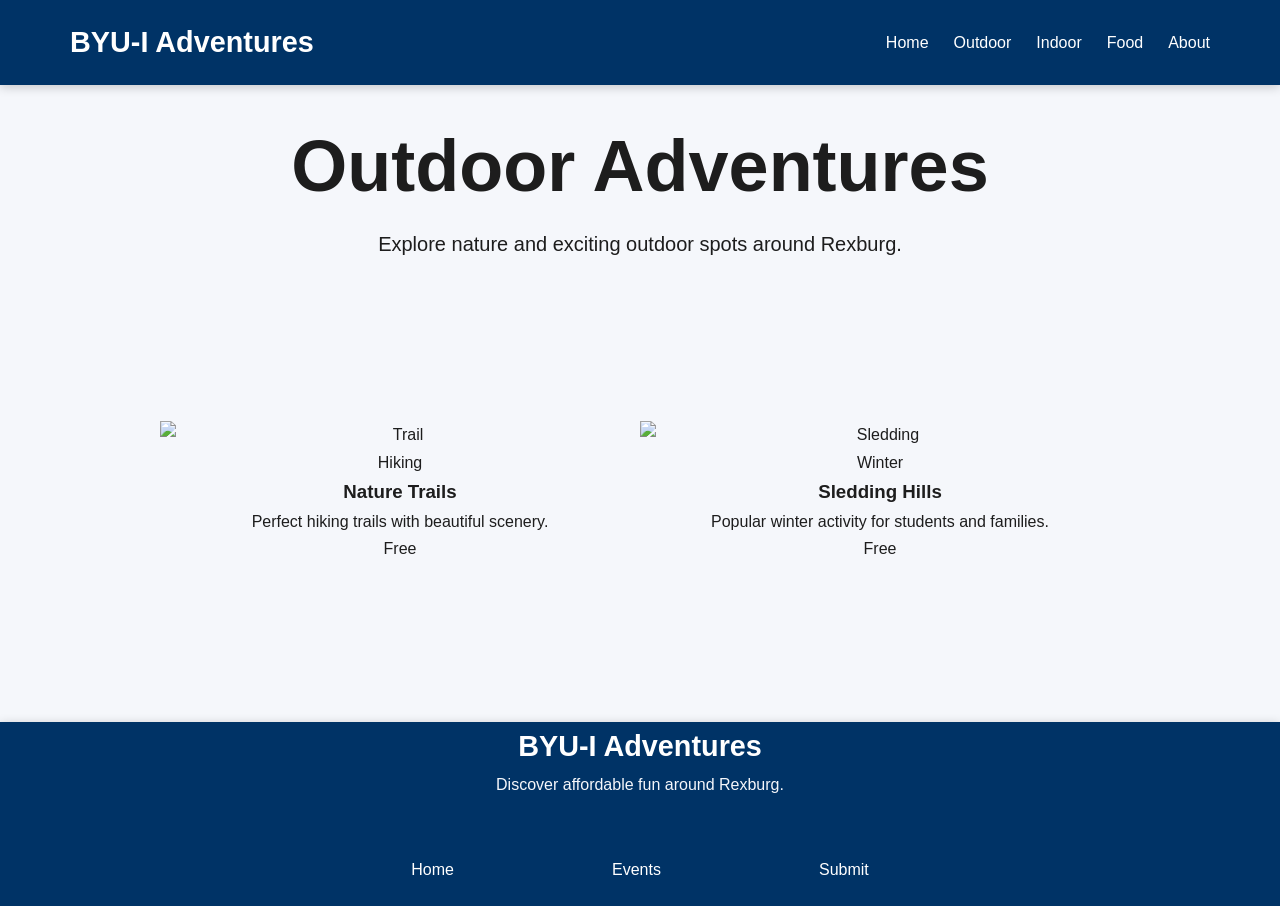
==== index.html @ 275be6b0 "Update index.html for outdoor activities theme" ====
<!DOCTYPE html>
<html lang="en">
<head>
  <meta charset="UTF-8">
  <meta name="viewport" content="width=device-width, initial-scale=1.0">
  <title>Outdoor Activities</title>
  <link rel="stylesheet" href="styles/styles.css">
</head>
<body>

  <header>
    <nav class="navbar">
      <h1 class="logo">BYU-I Adventures</h1>

      <ul class="nav-links">
        <li><a href="index.html">Home</a></li>
        <li><a href="subsites/outdoor.html">Outdoor</a></li>
        <li><a href="subsites/indoor.html">Indoor</a></li>
        <li><a href="subsites/food.html">Food</a></li>
        <li><a href="subsites/about.html">About</a></li>
      </ul>
    </nav>
  </header>

  <section class="section">
    <div class="section-title">
      <h2>Outdoor Adventures</h2>
      <p>Explore nature and exciting outdoor spots around Rexburg.</p>
    </div>

    <div class="card-grid">

      <div class="activity-card">
        <img src="images/trail.jpg" alt="Trail">

        <div class="card-info">
          <span class="tag">Hiking</span>
          <h3>Nature Trails</h3>
          <p>Perfect hiking trails with beautiful scenery.</p>
          <div class="price">Free</div>
        </div>
      </div>

      <div class="activity-card">
        <img src="images/sledding.jpg" alt="Sledding">

        <div class="card-info">
          <span class="tag">Winter</span>
          <h3>Sledding Hills</h3>
          <p>Popular winter activity for students and families.</p>
          <div class="price">Free</div>
        </div>
      </div>

    </div>
  </section>
  <footer>

    <div class="footer-content">

      <h3 class="footer-logo">BYU-I Adventures</h3>

      <p>Discover affordable fun around Rexburg.</p>

      <div class="footer-links">
        <a href="../index.html">Home</a>
        <a href="events.html">Events</a>
        <a href="submit.html">Submit</a>
      </div>

    </div>

  </footer>
</body>
</html>
---- styles/styles.css ----
/* =========================
   RESET
========================= */

* {
  margin: 0;
  padding: 0;
  box-sizing: border-box;
}

:root {
  --primary: #003366;
  --secondary: #00509d;
  --accent: #ffd60a;
  --light: #f5f7fb;
  --dark: #1d1d1d;
  --white: #ffffff;
  --shadow: 0 8px 20px rgba(0,0,0,0.1);
}

body {
  font-family: 'Poppins', sans-serif;
  background: var(--light);
  color: var(--dark);
  line-height: 1.7;
}

img {
  width: 100%;
  display: block;
}

/* =========================
   NAVBAR
========================= */

header {
  background: var(--primary);
  position: sticky;
  top: 0;
  z-index: 1000;
  box-shadow: 0 2px 10px rgba(0,0,0,0.2);
}

.navbar {
  max-width: 1200px;
  margin: auto;
  padding: 18px 30px;
  display: flex;
  justify-content: space-between;
  align-items: center;
}

.logo {
  color: var(--white);
  font-size: 1.8rem;
  font-weight: 700;
  transition: 0.5s;
  text-decoration: none;
}

.logo:hover {
   transform: scale(1.1);
   color: var(--accent);
}

.nav-links {
  display: flex;
  list-style: none;
  gap: 25px;
  align-items: center;
}

.nav-links a {
  color: white;
  text-decoration: none;
  font-weight: 500;
  transition: 0.3s;
}

.nav-links a:hover {
  color: var(--accent);
}

.nav-btn {
  background: var(--accent);
}


/* rest of the styling code */

.section-title {
  margin: 20px;
}

h2 {
  text-align: center;
  font-size: 4.5em;
}

.section-title p {
  text-align: center;
  font-size: 1.25em;
}

.card-grid {
  display: grid;
  grid-template-columns: 1fr 1fr;
  justify-content: space-around;
  padding: 2.5%;
  margin: 10%;
}

.activity-card {
  text-align: center;
  
}

.card-info h3, .card-info p, .card-info div {
  text-align: center;
}


/* footer CSS */

.footer-content {
  display: grid;
  grid-template-columns: repeat(5, 1fr);
}

.footer-logo {
  color: var(--white);
  font-size: 1.8rem;
  transition: 0.5s;
  text-align: center;
  grid-column: 3/4;
  grid-row: 1/2;
}

.footer-logo:hover {
   color: var(--accent);
}

footer {
  background: var(--primary);
  z-index: 1000;
  box-shadow: 0 2px 10px rgba(0,0,0,0.2);
}

footer p {
  color: var(--light);
  grid-column: 2/5;
  grid-row: 2/3;
  text-align: center;
}

.footer-links {
  grid-column: 2/5;
  grid-row: 4/5;
  text-align: center;
  margin: 7.5% 0 3% 0;
}

.footer-links a {
  color: white;
  text-decoration: none;
  transition: 0.3s;
  margin: 0 10%;
}

.footer-links a:hover {
  color: var(--accent);
}


/* submit form */
#activity-form {
  margin: 0 10% 5% 10%;
  display: flex;
  flex-direction: column;
  justify-content: space-between;
  padding: 1% 20%;
}

#activity-form label {
  padding-top: 20px;
}

#activity-form button {
  margin: 20px 0;
  background-color: var(--secondary);
  color: var(--white);
  border-radius: 5px;
  transition: 0.5s;
  padding: 10px 0;
}

#activity-form button:hover {
  background-color: var(--accent);
  color: var(--dark)
}
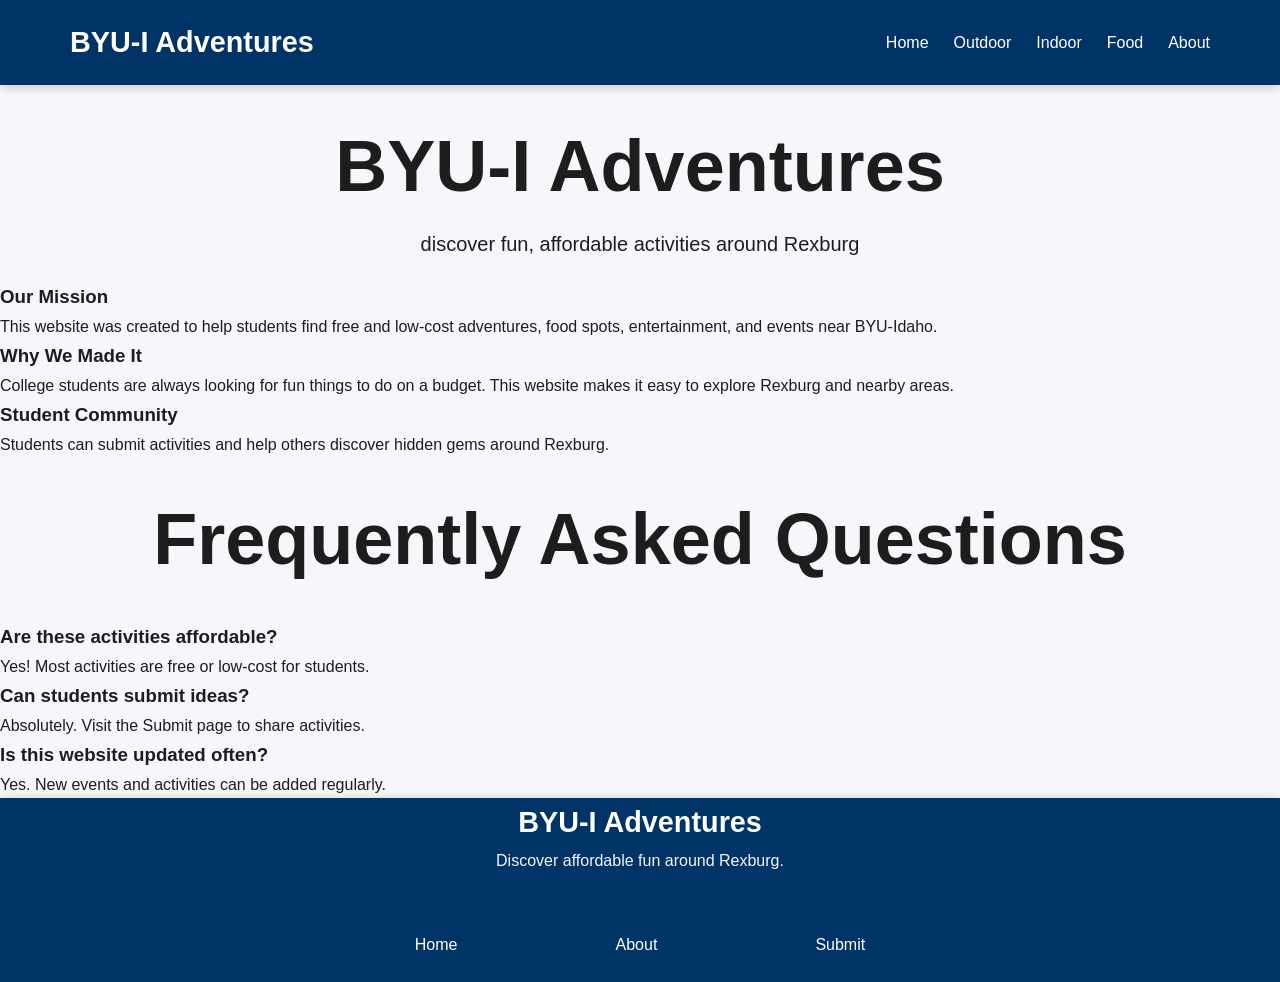
==== commit aa26b206: "Refactor index.html for improved structure and content Updated the header and footer structure, adde" ====
--- a/index.html
+++ b/index.html
@@ -8,68 +8,115 @@
 </head>
 <body>
 
-  <header>
+    <header>
     <nav class="navbar">
-      <h1 class="logo">BYU-I Adventures</h1>
+        <a href="index.html" class="logo"><h1 class="logo">BYU-I Adventures</h1></a>
 
-      <ul class="nav-links">
+        <ul class="nav-links">
         <li><a href="index.html">Home</a></li>
         <li><a href="subsites/outdoor.html">Outdoor</a></li>
         <li><a href="subsites/indoor.html">Indoor</a></li>
         <li><a href="subsites/food.html">Food</a></li>
         <li><a href="subsites/about.html">About</a></li>
-      </ul>
+        </ul>
     </nav>
-  </header>
+    </header>
 
-  <section class="section">
-    <div class="section-title">
-      <h2>Outdoor Adventures</h2>
-      <p>Explore nature and exciting outdoor spots around Rexburg.</p>
+<section class="section">
+  <div class="section-title">
+    <h2>BYU-I Adventures</h2>
+    <p>discover fun, affordable activities around Rexburg</p>
+  </div>
+
+  </div>
+</section>
+
+<div class="about-container">
+
+            <div class="about-card">
+                <h3>Our Mission</h3>
+
+                <p>
+                    This website was created to help students find
+                    free and low-cost adventures, food spots,
+                    entertainment, and events near BYU-Idaho.
+                </p>
+            </div>
+
+            <div class="about-card">
+                <h3>Why We Made It</h3>
+
+                <p>
+                    College students are always looking for fun things
+                    to do on a budget. This website makes it easy to
+                    explore Rexburg and nearby areas.
+                </p>
+            </div>
+
+            <div class="about-card">
+                <h3>Student Community</h3>
+
+                <p>
+                    Students can submit activities and help others
+                    discover hidden gems around Rexburg.
+                </p>
+            </div>
+
+        </div>
+
+    </section>
+
+    <section class="section faq-section">
+
+        <div class="section-title">
+            <h2>Frequently Asked Questions</h2>
+        </div>
+
+        <div class="faq">
+
+            <h3>Are these activities affordable?</h3>
+
+            <p>
+            Yes! Most activities are free or low-cost for students.
+            </p>
+
+        </div>
+
+        <div class="faq">
+
+            <h3>Can students submit ideas?</h3>
+
+            <p>
+            Absolutely. Visit the Submit page to share activities.
+            </p>
+
+        </div>
+
+        <div class="faq">
+
+            <h3>Is this website updated often?</h3>
+
+            <p>
+            Yes. New events and activities can be added regularly.
+            </p>
+
+        </div>
+
+<footer>
+  <div class="footer-content">
+
+    <h3 class="footer-logo">BYU-I Adventures</h3>
+
+    <p>Discover affordable fun around Rexburg.</p>
+
+    <div class="footer-links">
+      <a href="index.html">Home</a>
+      <a href="subsites/about.html">About</a>
+      <a href="subsites/submit.html">Submit</a>
     </div>
 
-    <div class="card-grid">
+  </div>
+</footer>
 
-      <div class="activity-card">
-        <img src="images/trail.jpg" alt="Trail">
-
-        <div class="card-info">
-          <span class="tag">Hiking</span>
-          <h3>Nature Trails</h3>
-          <p>Perfect hiking trails with beautiful scenery.</p>
-          <div class="price">Free</div>
-        </div>
-      </div>
-
-      <div class="activity-card">
-        <img src="images/sledding.jpg" alt="Sledding">
-
-        <div class="card-info">
-          <span class="tag">Winter</span>
-          <h3>Sledding Hills</h3>
-          <p>Popular winter activity for students and families.</p>
-          <div class="price">Free</div>
-        </div>
-      </div>
-
-    </div>
-  </section>
-  <footer>
-
-    <div class="footer-content">
-
-      <h3 class="footer-logo">BYU-I Adventures</h3>
-
-      <p>Discover affordable fun around Rexburg.</p>
-
-      <div class="footer-links">
-        <a href="../index.html">Home</a>
-        <a href="events.html">Events</a>
-        <a href="submit.html">Submit</a>
-      </div>
-
-    </div>
-
-  </footer>
 </body>
 </html>
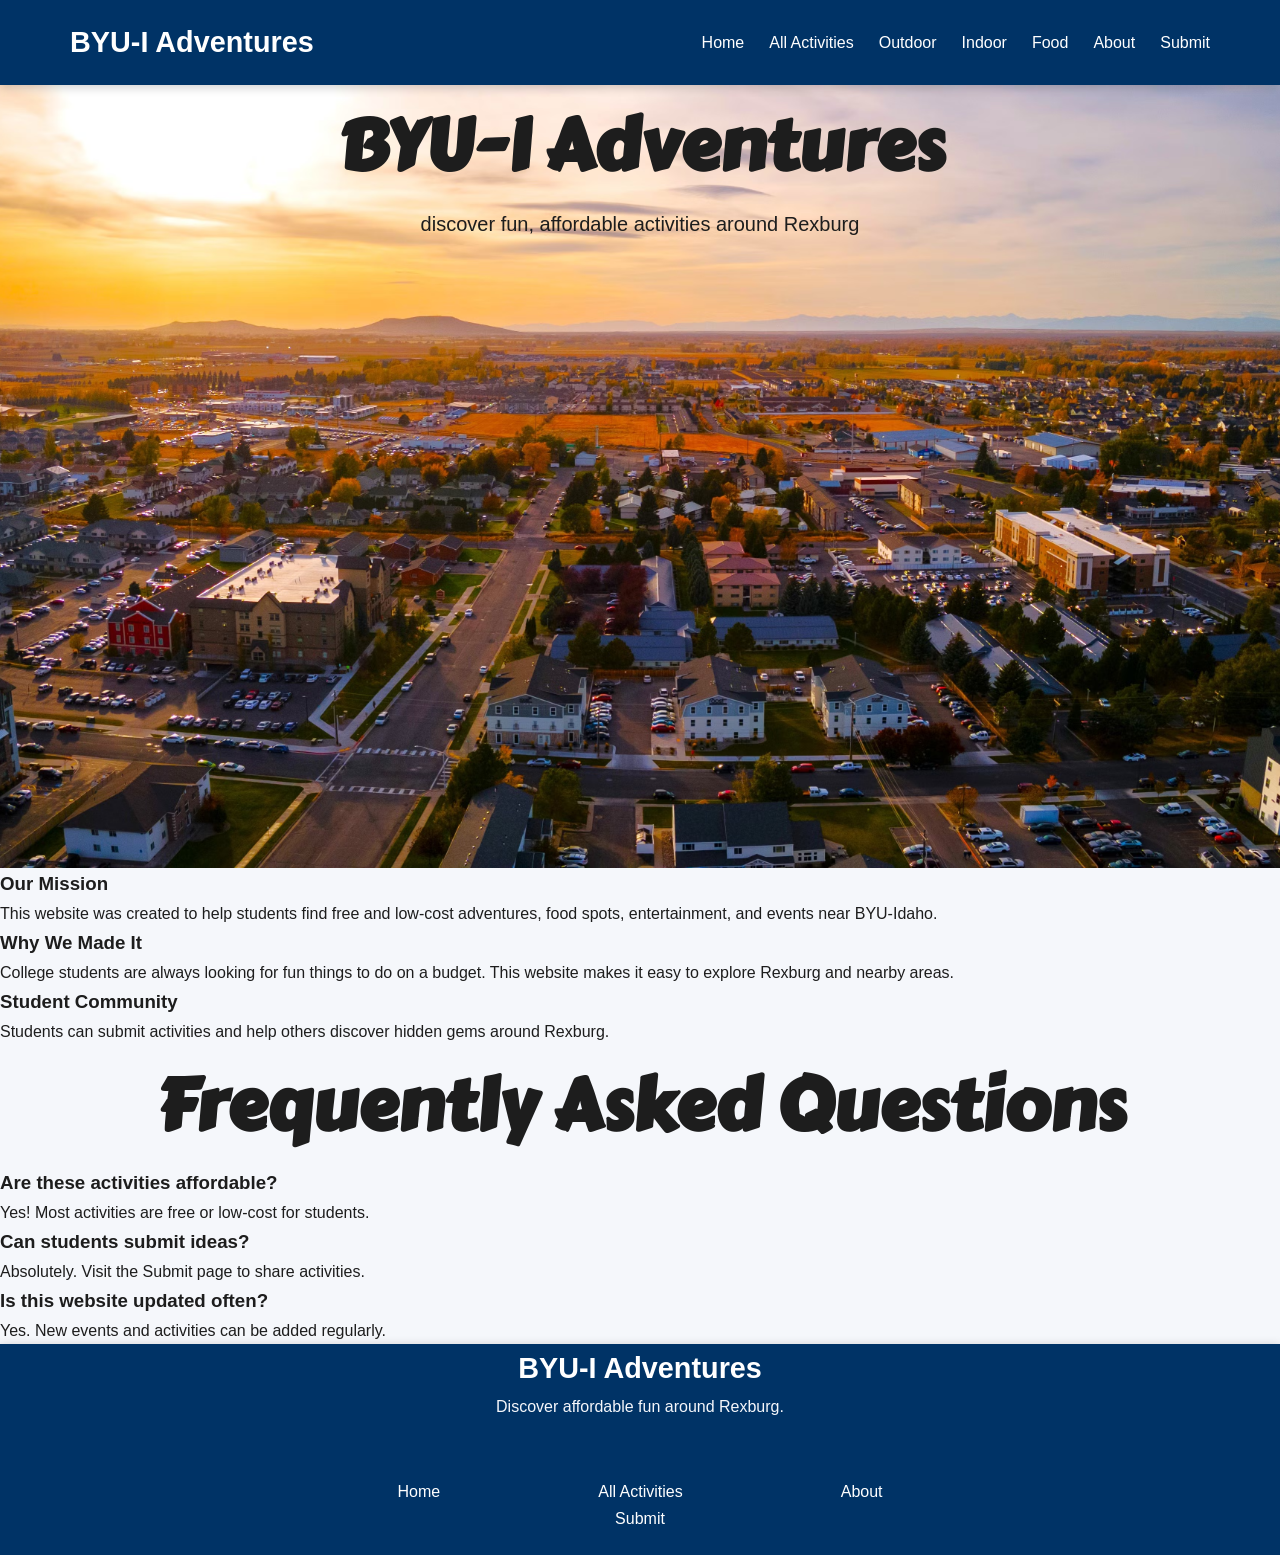
==== commit ea1ea433: "Add 'All Activities' and 'Submit' links to navigation" ====
--- a/index.html
+++ b/index.html
@@ -14,57 +14,52 @@
 
         <ul class="nav-links">
         <li><a href="index.html">Home</a></li>
+        <li><a href="subsites/activities.html">All Activities</a></li>
         <li><a href="subsites/outdoor.html">Outdoor</a></li>
         <li><a href="subsites/indoor.html">Indoor</a></li>
         <li><a href="subsites/food.html">Food</a></li>
         <li><a href="subsites/about.html">About</a></li>
+        <li><a href="subsites/submit.html">Submit</a></li>
         </ul>
     </nav>
     </header>
 
-<section class="section">
-  <div class="section-title">
-    <h2>BYU-I Adventures</h2>
-    <p>discover fun, affordable activities around Rexburg</p>
-  </div>
+    <section class="hero">
+        <div class="section-title">
+            <h2>BYU-I Adventures</h2>
+            <p>discover fun, affordable activities around Rexburg</p>
+        </div>
+    </section>
 
-  </div>
-</section>
+    <div class="about-container">
 
-<div class="about-container">
-
-            <div class="about-card">
-                <h3>Our Mission</h3>
-
-                <p>
-                    This website was created to help students find
-                    free and low-cost adventures, food spots,
-                    entertainment, and events near BYU-Idaho.
-                </p>
-            </div>
-
-            <div class="about-card">
-                <h3>Why We Made It</h3>
-
-                <p>
-                    College students are always looking for fun things
-                    to do on a budget. This website makes it easy to
-                    explore Rexburg and nearby areas.
-                </p>
-            </div>
-
-            <div class="about-card">
-                <h3>Student Community</h3>
-
-                <p>
-                    Students can submit activities and help others
-                    discover hidden gems around Rexburg.
-                </p>
-            </div>
-
+        <div class="about-card">
+            <h3>Our Mission</h3>
+            <p>
+                This website was created to help students find
+                free and low-cost adventures, food spots,
+                entertainment, and events near BYU-Idaho.
+            </p>
         </div>
 
-    </section>
+        <div class="about-card">
+            <h3>Why We Made It</h3>
+            <p>
+                College students are always looking for fun things
+                to do on a budget. This website makes it easy to
+                explore Rexburg and nearby areas.
+            </p>
+        </div>
+
+        <div class="about-card">
+            <h3>Student Community</h3>
+            <p>
+                Students can submit activities and help others
+                discover hidden gems around Rexburg.
+            </p>
+        </div>
+
+    </div>
 
     <section class="section faq-section">
 
@@ -73,50 +68,43 @@
         </div>
 
         <div class="faq">
-
             <h3>Are these activities affordable?</h3>
-
             <p>
             Yes! Most activities are free or low-cost for students.
             </p>
-
         </div>
 
         <div class="faq">
-
             <h3>Can students submit ideas?</h3>
-
             <p>
             Absolutely. Visit the Submit page to share activities.
             </p>
-
         </div>
 
         <div class="faq">
-
             <h3>Is this website updated often?</h3>
-
             <p>
             Yes. New events and activities can be added regularly.
             </p>
+        </div>
+    </section>
+
+    <footer>
+        <div class="footer-content">
+
+            <h3 class="footer-logo">BYU-I Adventures</h3>
+
+            <p>Discover affordable fun around Rexburg.</p>
+
+            <div class="footer-links">
+            <a href="index.html">Home</a>
+            <a href="subsites/activities.html">All Activities</a>
+            <a href="subsites/about.html">About</a>
+            <a href="subsites/submit.html">Submit</a>
+            </div>
 
         </div>
-
-<footer>
-  <div class="footer-content">
-
-    <h3 class="footer-logo">BYU-I Adventures</h3>
-
-    <p>Discover affordable fun around Rexburg.</p>
-
-    <div class="footer-links">
-      <a href="index.html">Home</a>
-      <a href="subsites/about.html">About</a>
-      <a href="subsites/submit.html">Submit</a>
-    </div>
-
-  </div>
-</footer>
+    </footer>
 
 </body>
 </html>
--- a/styles/styles.css
+++ b/styles/styles.css
@@ -1,3 +1,7 @@
+
+@import url('https://fonts.googleapis.com/css2?family=Rubik+Spray+Paint&display=swap');
+@import url('https://fonts.googleapis.com/css2?family=Carter+One&display=swap');
+
 /* =========================
    RESET
 ========================= */
@@ -89,13 +93,20 @@
 
 /* rest of the styling code */
 
-.section-title {
-  margin: 20px;
+.hero {
+  display: flex;
+  flex-direction: column;
+  background-image: url('../hero-img.png');
+  background-size: cover;
+  background-position: center;
+  height: 87vh;
+  width: 100%;
 }
 
 h2 {
   text-align: center;
   font-size: 4.5em;
+  font-family: 'Carter One';
 }
 
 .section-title p {
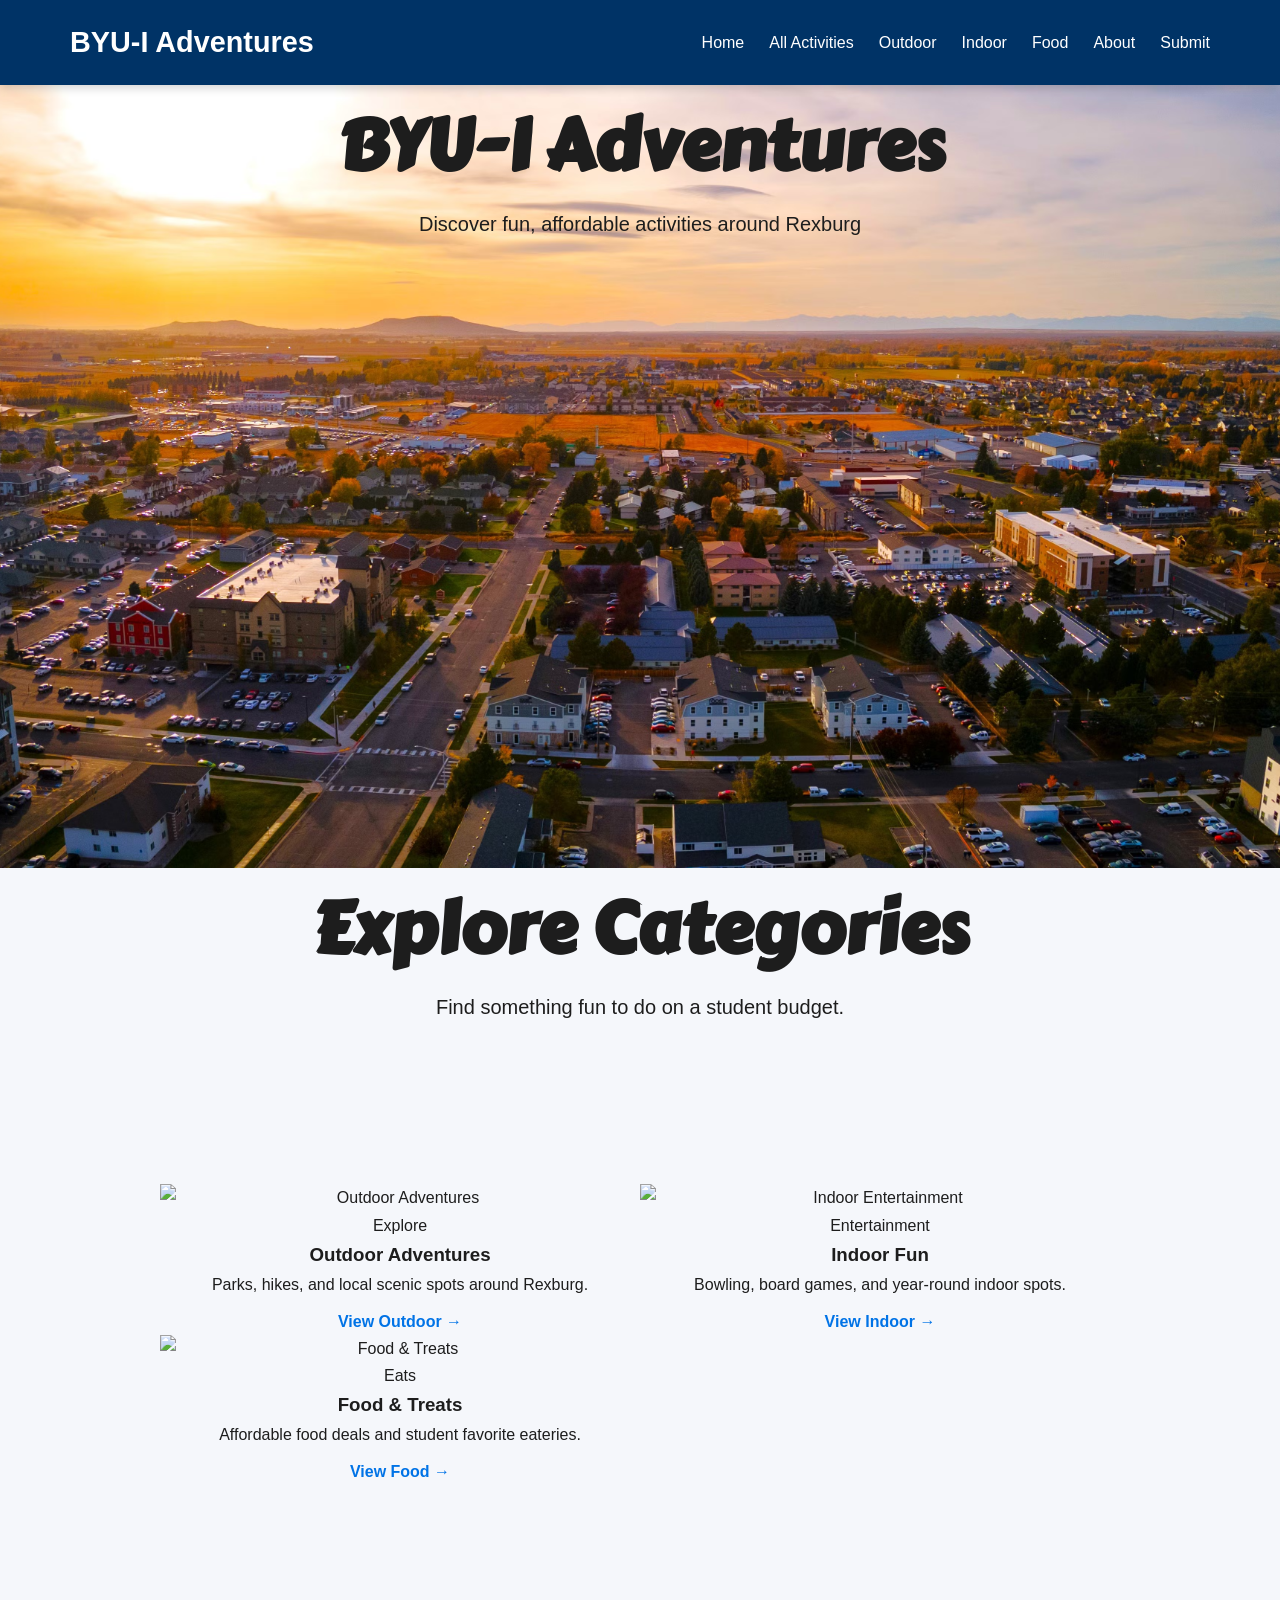
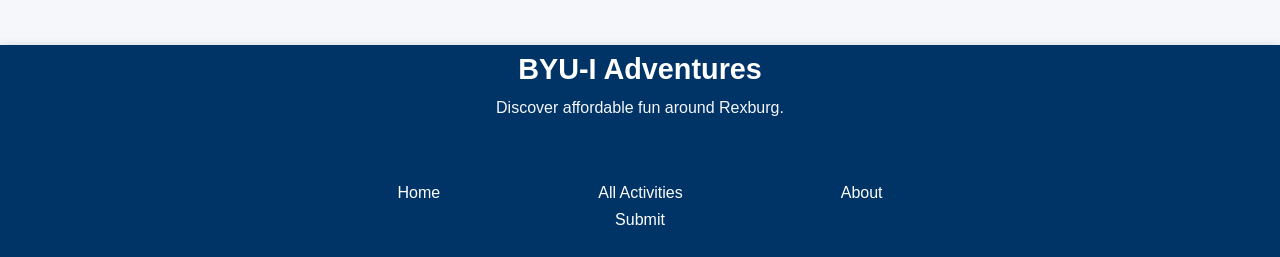
==== commit f52e540f: "Refactor index.html with updated title and sections Updated the title and improved the structure of " ====
--- a/index.html
+++ b/index.html
@@ -3,16 +3,18 @@
 <head>
   <meta charset="UTF-8">
   <meta name="viewport" content="width=device-width, initial-scale=1.0">
-  <title>Outdoor Activities</title>
+  <title>BYU-I Adventures | Home</title>
   <link rel="stylesheet" href="styles/styles.css">
 </head>
 <body>
 
-    <header>
+  <header>
     <nav class="navbar">
-        <a href="index.html" class="logo"><h1 class="logo">BYU-I Adventures</h1></a>
+      <a href="index.html" class="logo">
+        <h1 class="logo">BYU-I Adventures</h1>
+      </a>
 
-        <ul class="nav-links">
+      <ul class="nav-links">
         <li><a href="index.html">Home</a></li>
         <li><a href="subsites/activities.html">All Activities</a></li>
         <li><a href="subsites/outdoor.html">Outdoor</a></li>
@@ -20,91 +22,69 @@
         <li><a href="subsites/food.html">Food</a></li>
         <li><a href="subsites/about.html">About</a></li>
         <li><a href="subsites/submit.html">Submit</a></li>
-        </ul>
+      </ul>
     </nav>
-    </header>
+  </header>
 
-    <section class="hero">
-        <div class="section-title">
-            <h2>BYU-I Adventures</h2>
-            <p>discover fun, affordable activities around Rexburg</p>
-        </div>
-    </section>
+  <section class="hero">
+    <div class="section-title">
+      <h2>BYU-I Adventures</h2>
+      <p>Discover fun, affordable activities around Rexburg</p>
+    </div>
+  </section>
 
-    <div class="about-container">
-
-        <div class="about-card">
-            <h3>Our Mission</h3>
-            <p>
-                This website was created to help students find
-                free and low-cost adventures, food spots,
-                entertainment, and events near BYU-Idaho.
-            </p>
-        </div>
-
-        <div class="about-card">
-            <h3>Why We Made It</h3>
-            <p>
-                College students are always looking for fun things
-                to do on a budget. This website makes it easy to
-                explore Rexburg and nearby areas.
-            </p>
-        </div>
-
-        <div class="about-card">
-            <h3>Student Community</h3>
-            <p>
-                Students can submit activities and help others
-                discover hidden gems around Rexburg.
-            </p>
-        </div>
-
+  <section class="section">
+    <div class="section-title">
+      <h2>Explore Categories</h2>
+      <p>Find something fun to do on a student budget.</p>
     </div>
 
-    <section class="section faq-section">
+    <div class="card-grid">
+      <div class="activity-card">
+        <img src="https://t3.ftcdn.net/jpg/06/23/49/10/360_F_623491006_8THGbPv1rlNcxKeiF84yPl4MOlogx4mC.jpg" alt="Outdoor Adventures">
+        <div class="card-info">
+          <span class="tag">Explore</span>
+          <h3>Outdoor Adventures</h3>
+          <p>Parks, hikes, and local scenic spots around Rexburg.</p>
+          <a href="subsites/outdoor.html" style="display: inline-block; margin-top: 10px; font-weight: bold; color: #0073e6; text-decoration: none;">View Outdoor &rarr;</a>
+        </div>
+      </div>
 
-        <div class="section-title">
-            <h2>Frequently Asked Questions</h2>
+      <div class="activity-card">
+        <img src="https://s3-media0.fl.yelpcdn.com/bphoto/l4leTP8lkQAkiAYW6wPcpg/348s.jpg" alt="Indoor Entertainment">
+        <div class="card-info">
+          <span class="tag">Entertainment</span>
+          <h3>Indoor Fun</h3>
+          <p>Bowling, board games, and year-round indoor spots.</p>
+          <a href="subsites/indoor.html" style="display: inline-block; margin-top: 10px; font-weight: bold; color: #0073e6; text-decoration: none;">View Indoor &rarr;</a>
         </div>
+      </div>
 
-        <div class="faq">
-            <h3>Are these activities affordable?</h3>
-            <p>
-            Yes! Most activities are free or low-cost for students.
-            </p>
+      <div class="activity-card">
+        <img src="https://dynl.mktgcdn.com/p/bUXVfkING3tlDw_9Qjqn43X7lOEdhz52EPRXCmdAp5U/500x500" alt="Food & Treats">
+        <div class="card-info">
+          <span class="tag">Eats</span>
+          <h3>Food & Treats</h3>
+          <p>Affordable food deals and student favorite eateries.</p>
+          <a href="subsites/food.html" style="display: inline-block; margin-top: 10px; font-weight: bold; color: #0073e6; text-decoration: none;">View Food &rarr;</a>
         </div>
+      </div>
+    </div>
+  </section>
 
-        <div class="faq">
-            <h3>Can students submit ideas?</h3>
-            <p>
-            Absolutely. Visit the Submit page to share activities.
-            </p>
-        </div>
+  <footer>
+    <div class="footer-content">
+      <h3 class="footer-logo">BYU-I Adventures</h3>
+      <p>Discover affordable fun around Rexburg.</p>
 
-        <div class="faq">
-            <h3>Is this website updated often?</h3>
-            <p>
-            Yes. New events and activities can be added regularly.
-            </p>
-        </div>
-    </section>
-
-    <footer>
-        <div class="footer-content">
-
-            <h3 class="footer-logo">BYU-I Adventures</h3>
-
-            <p>Discover affordable fun around Rexburg.</p>
-
-            <div class="footer-links">
-            <a href="index.html">Home</a>
-            <a href="subsites/activities.html">All Activities</a>
-            <a href="subsites/about.html">About</a>
-            <a href="subsites/submit.html">Submit</a>
-            </div>
-
-        </div>
-    </footer>
+      <div class="footer-links">
+        <a href="index.html">Home</a>
+        <a href="subsites/activities.html">All Activities</a>
+        <a href="subsites/about.html">About</a>
+        <a href="subsites/submit.html">Submit</a>
+      </div>
+    </div>
+  </footer>
 
 </body>
 </html>
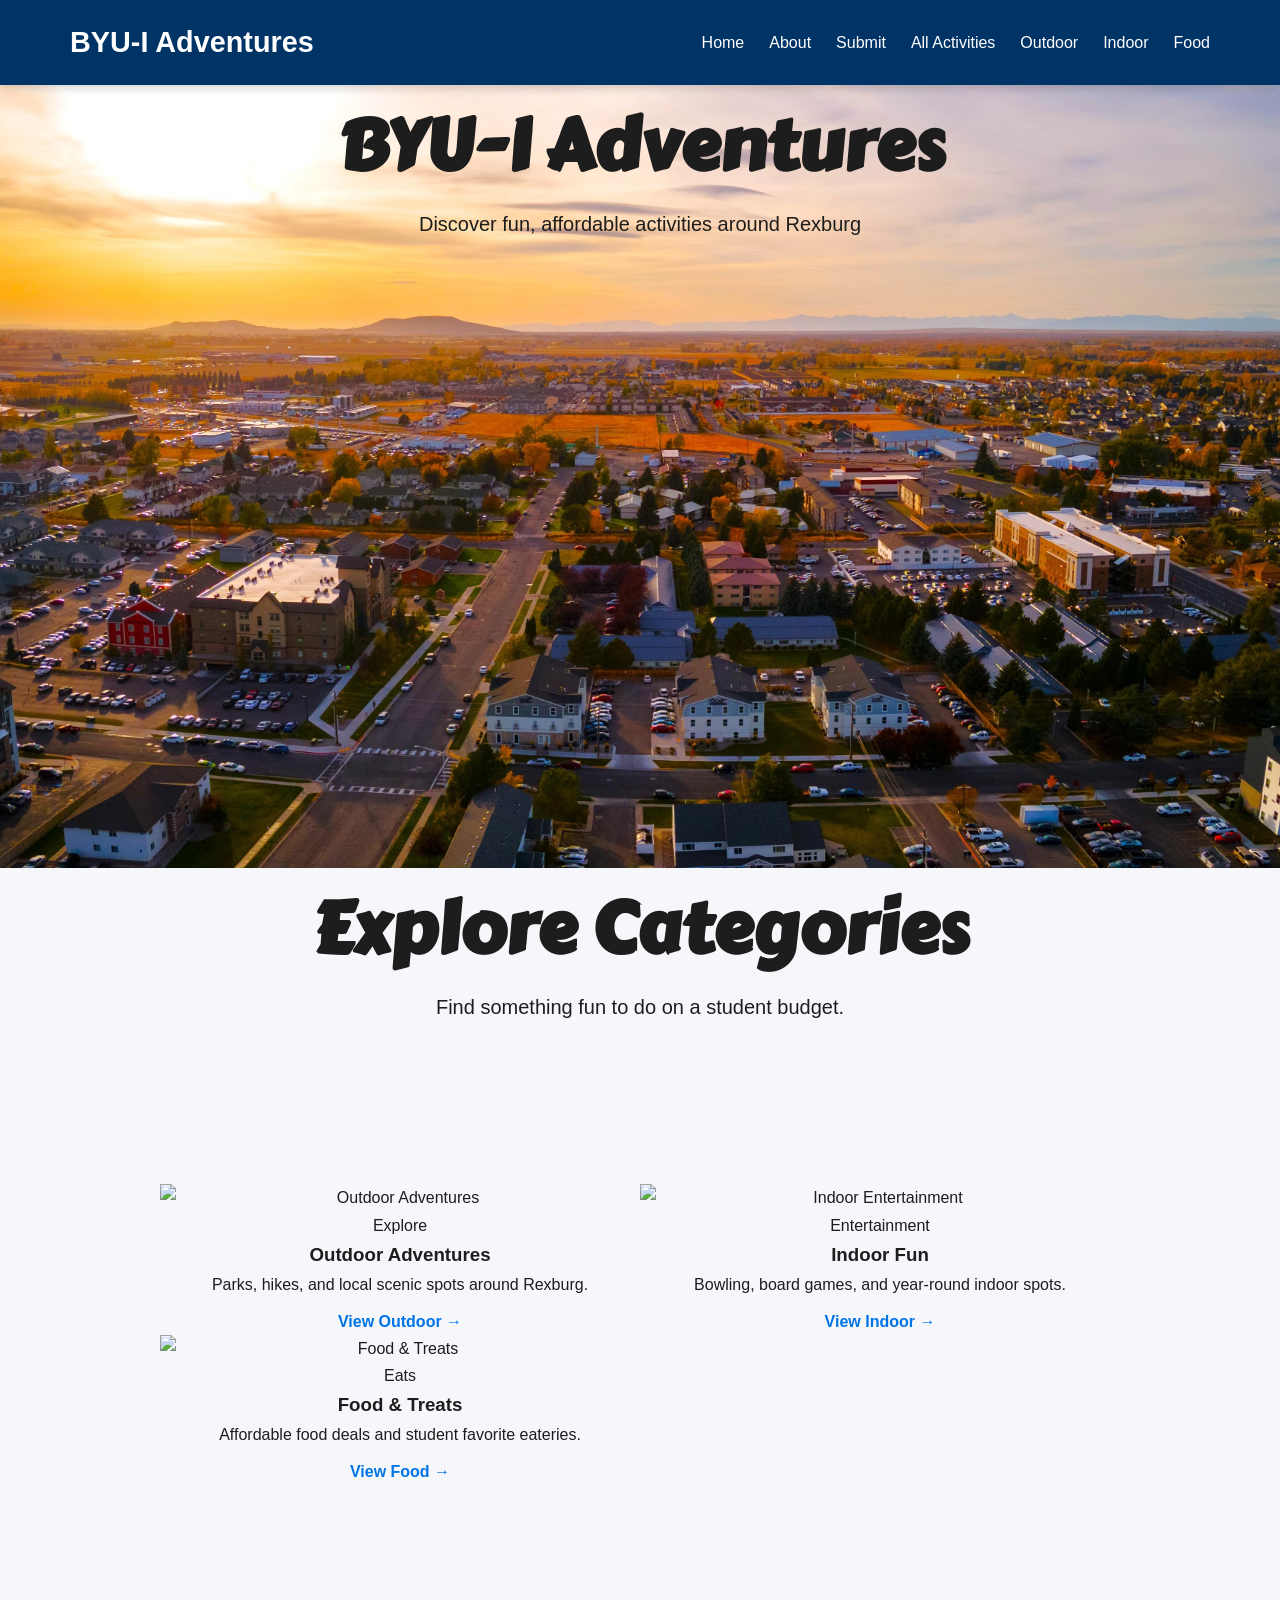
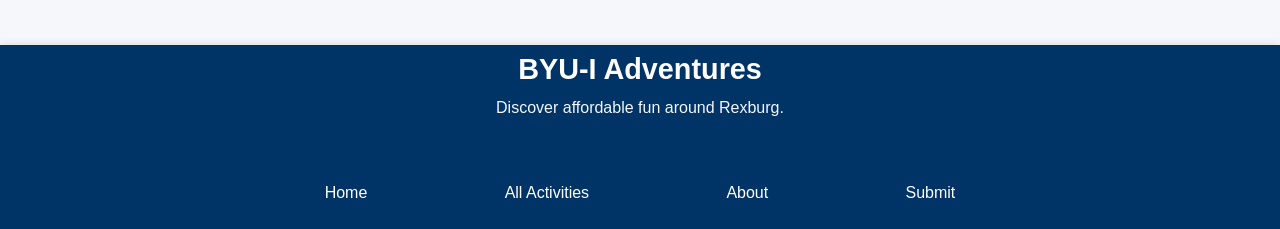
==== commit 383beb41: "Add non-mobile class to navigation links" ====
--- a/index.html
+++ b/index.html
@@ -16,12 +16,12 @@
 
       <ul class="nav-links">
         <li><a href="index.html">Home</a></li>
-        <li><a href="subsites/activities.html">All Activities</a></li>
-        <li><a href="subsites/outdoor.html">Outdoor</a></li>
-        <li><a href="subsites/indoor.html">Indoor</a></li>
-        <li><a href="subsites/food.html">Food</a></li>
         <li><a href="subsites/about.html">About</a></li>
         <li><a href="subsites/submit.html">Submit</a></li>
+        <li><a href="subsites/activities.html" class="non-mobile">All Activities</a></li>
+        <li><a href="subsites/outdoor.html" class="non-mobile">Outdoor</a></li>
+        <li><a href="subsites/indoor.html" class="non-mobile">Indoor</a></li>
+        <li><a href="subsites/food.html" class="non-mobile">Food</a></li>
       </ul>
     </nav>
   </header>
--- a/styles/styles.css
+++ b/styles/styles.css
@@ -170,13 +170,14 @@
   grid-row: 4/5;
   text-align: center;
   margin: 7.5% 0 3% 0;
+  display: flex;
+  justify-content: space-around;
 }
 
 .footer-links a {
   color: white;
   text-decoration: none;
   transition: 0.3s;
-  margin: 0 10%;
 }
 
 .footer-links a:hover {
@@ -210,3 +211,29 @@
   background-color: var(--accent);
   color: var(--dark)
 }
+
+@media (max-width: 700px) {
+  .footer-links {
+  flex-direction: column;
+  align-items: space-around;
+  }
+  .footer-links a {
+    padding: 5px;
+  }
+  .navbar {
+    flex-wrap: wrap;
+    margin-right: 0;
+  }
+  .navlinks {
+    justify-content: end;
+  }
+  .non-mobile {
+    display: none;
+  }
+  .hero h2 {
+    font-size: 2rem;
+  }
+  .section h2 {
+    font-size: 2rem;
+  }
+}
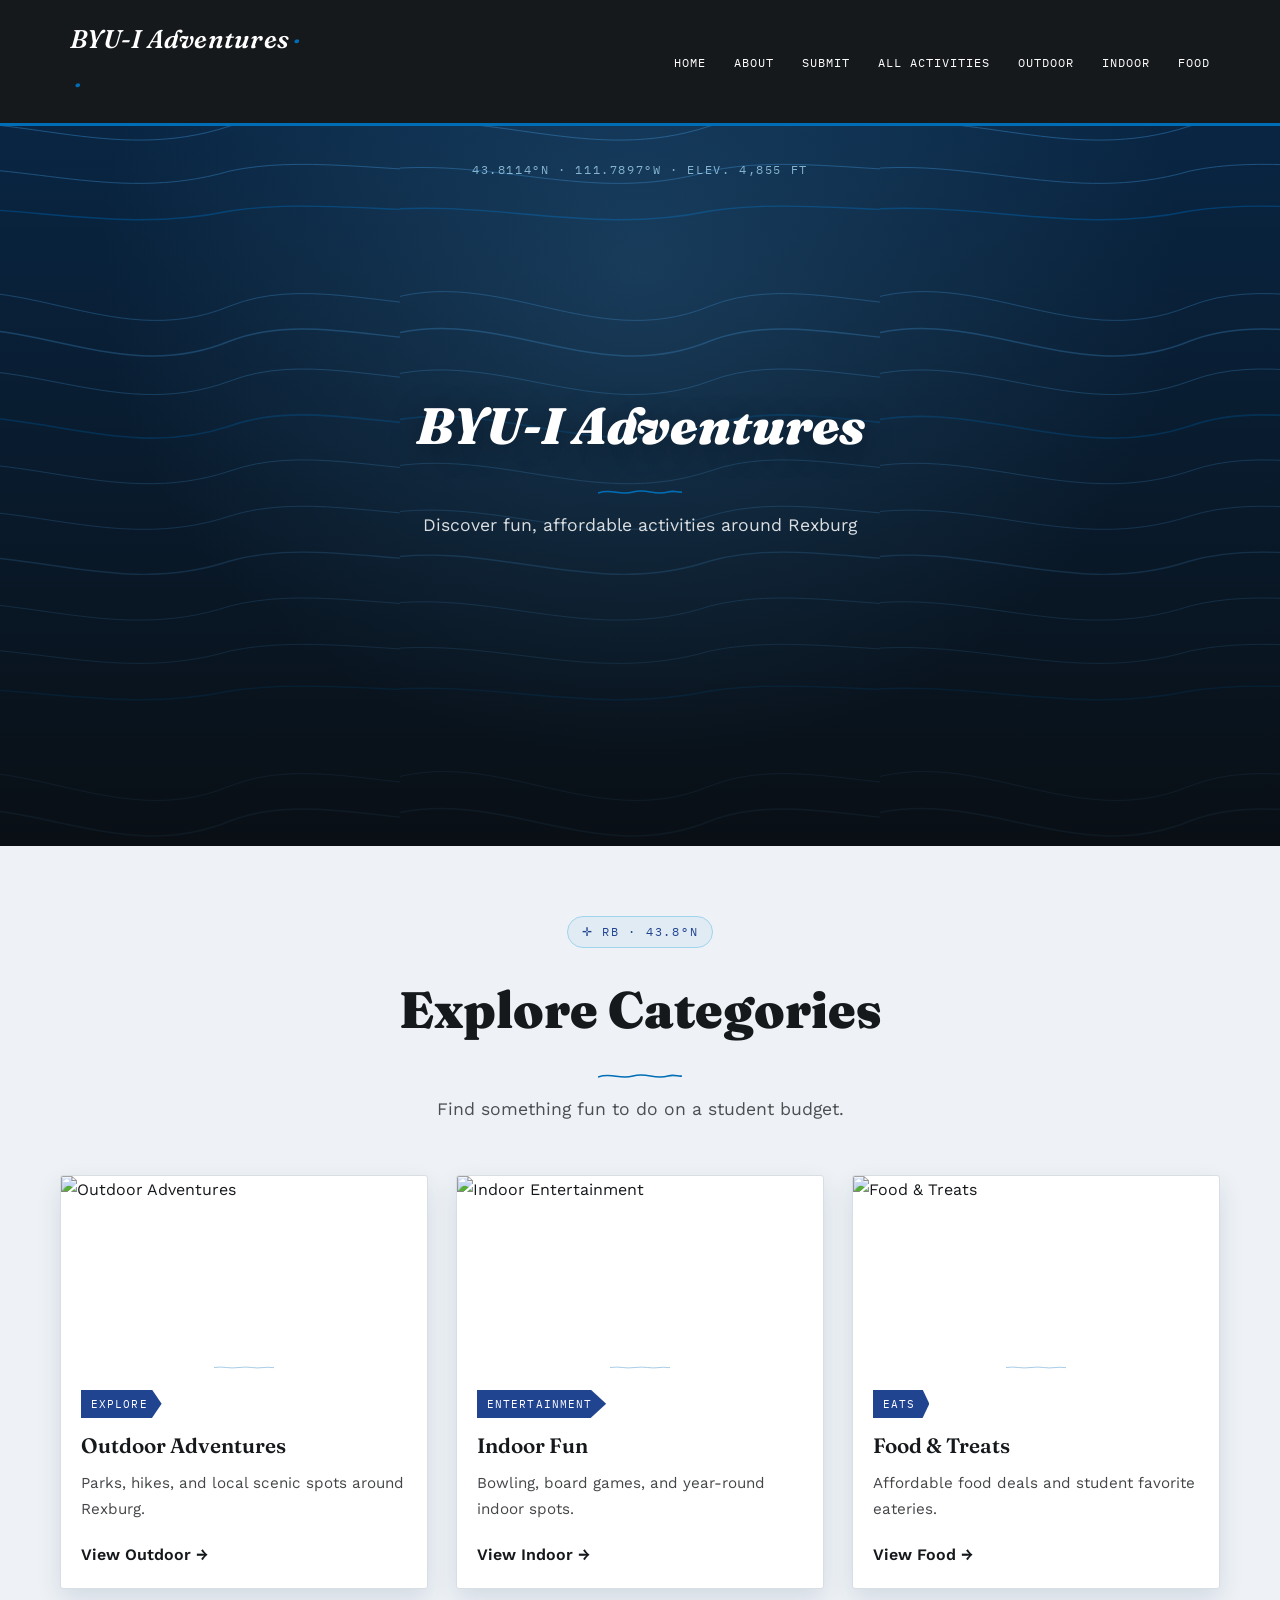
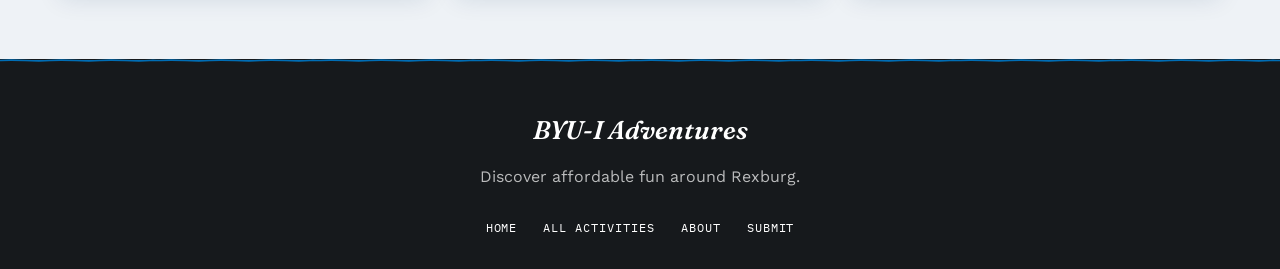
==== commit b04c467b: "Finished the site ALL DONe" ====
--- a/index.html
+++ b/index.html
@@ -46,7 +46,7 @@
           <span class="tag">Explore</span>
           <h3>Outdoor Adventures</h3>
           <p>Parks, hikes, and local scenic spots around Rexburg.</p>
-          <a href="subsites/outdoor.html" style="display: inline-block; margin-top: 10px; font-weight: bold; color: #0073e6; text-decoration: none;">View Outdoor &rarr;</a>
+          <a href="subsites/outdoor.html" style="display: inline-block; margin-top: 10px; font-weight: 600; color: var(--river); text-decoration: none;">View Outdoor &rarr;</a>
         </div>
       </div>
 
@@ -56,7 +56,7 @@
           <span class="tag">Entertainment</span>
           <h3>Indoor Fun</h3>
           <p>Bowling, board games, and year-round indoor spots.</p>
-          <a href="subsites/indoor.html" style="display: inline-block; margin-top: 10px; font-weight: bold; color: #0073e6; text-decoration: none;">View Indoor &rarr;</a>
+          <a href="subsites/indoor.html" style="display: inline-block; margin-top: 10px; font-weight: 600; color: var(--river); text-decoration: none;">View Indoor &rarr;</a>
         </div>
       </div>
 
@@ -66,7 +66,7 @@
           <span class="tag">Eats</span>
           <h3>Food & Treats</h3>
           <p>Affordable food deals and student favorite eateries.</p>
-          <a href="subsites/food.html" style="display: inline-block; margin-top: 10px; font-weight: bold; color: #0073e6; text-decoration: none;">View Food &rarr;</a>
+          <a href="subsites/food.html" style="display: inline-block; margin-top: 10px; font-weight: 600; color: var(--river); text-decoration: none;">View Food &rarr;</a>
         </div>
       </div>
     </div>
--- a/styles/styles.css
+++ b/styles/styles.css
@@ -1,6 +1,4 @@
-
-@import url('https://fonts.googleapis.com/css2?family=Rubik+Spray+Paint&display=swap');
-@import url('https://fonts.googleapis.com/css2?family=Carter+One&display=swap');
+@import url('https://fonts.googleapis.com/css2?family=Fraunces:ital,opsz,wght@0,9..144,400;0,9..144,600;0,9..144,900;1,9..144,500&family=Work+Sans:wght@400;500;600&family=IBM+Plex+Mono:wght@400;500;600&display=swap');
 
 /* =========================
    RESET
@@ -12,20 +10,40 @@
   box-sizing: border-box;
 }
 
+/* BYU-Idaho brand colors, pulled from byui.edu/branding/color-guide:
+   Brand Blue #006EB6, Black, White, Gray #949598, plus the three
+   approved web accents (#214491, #4F9ACF, #A0D4ED).
+
+   The signature idea running through this file: Rexburg sits at
+   43.8°N, elevation 4,855 ft, in the shadow of the Tetons — so
+   contour lines (the kind you'd find on a topo map of the valley)
+   are the one recurring motif: in the hero, under section titles,
+   along the footer, and as card accents. Everything else stays
+   quiet so that motif reads as intentional, not decorative noise. */
 :root {
-  --primary: #003366;
-  --secondary: #00509d;
-  --accent: #ffd60a;
-  --light: #f5f7fb;
-  --dark: #1d1d1d;
-  --white: #ffffff;
-  --shadow: 0 8px 20px rgba(0,0,0,0.1);
+  --ink: #16191c;
+  --paper: #eef2f6;
+  --paper-deep: #e3e9ef;
+  --card: #ffffff;
+  --blue: #006EB6;
+  --navy: #214491;
+  --sky: #4F9ACF;
+  --pale: #A0D4ED;
+  --gray: #949598;
+  --line: #d8dee4;
+
+  --display: 'Fraunces', serif;
+  --body: 'Work Sans', sans-serif;
+  --mono: 'IBM Plex Mono', monospace;
+
+  --shadow: 0 10px 24px rgba(0, 46, 93, 0.12);
+  --shadow-lift: 0 20px 40px rgba(0, 46, 93, 0.18);
 }
 
 body {
-  font-family: 'Poppins', sans-serif;
-  background: var(--light);
-  color: var(--dark);
+  font-family: var(--body);
+  background: var(--paper);
+  color: var(--ink);
   line-height: 1.7;
 }
 
@@ -34,16 +52,25 @@
   display: block;
 }
 
+h1, h2, h3 {
+  font-family: var(--display);
+  font-weight: 600;
+}
+
+a {
+  color: inherit;
+}
+
 /* =========================
    NAVBAR
 ========================= */
 
 header {
-  background: var(--primary);
+  background: var(--ink);
   position: sticky;
   top: 0;
   z-index: 1000;
-  box-shadow: 0 2px 10px rgba(0,0,0,0.2);
+  border-bottom: 3px solid var(--blue);
 }
 
 .navbar {
@@ -53,187 +80,600 @@
   display: flex;
   justify-content: space-between;
   align-items: center;
+  flex-wrap: wrap;
 }
 
 .logo {
-  color: var(--white);
-  font-size: 1.8rem;
-  font-weight: 700;
-  transition: 0.5s;
+  color: var(--card);
+  font-family: var(--display);
+  font-style: italic;
+  font-weight: 600;
+  font-size: 1.6rem;
   text-decoration: none;
-}
-
-.logo:hover {
-   transform: scale(1.1);
-   color: var(--accent);
+  letter-spacing: 0.01em;
+}
+
+.logo::after {
+  content: '·';
+  color: var(--blue);
+  margin-left: 4px;
 }
 
 .nav-links {
   display: flex;
   list-style: none;
-  gap: 25px;
+  gap: 28px;
   align-items: center;
 }
 
 .nav-links a {
-  color: white;
+  position: relative;
+  color: var(--card);
   text-decoration: none;
-  font-weight: 500;
-  transition: 0.3s;
+  font-family: var(--mono);
+  font-size: 0.78rem;
+  letter-spacing: 0.08em;
+  text-transform: uppercase;
+  padding-bottom: 4px;
+  border-bottom: 1px solid transparent;
+  transition: border-color 0.25s, color 0.25s;
 }
 
 .nav-links a:hover {
-  color: var(--accent);
-}
-
-.nav-btn {
-  background: var(--accent);
-}
-
-
-/* rest of the styling code */
+  color: var(--sky);
+  border-color: var(--sky);
+}
+
+/* =========================
+   HERO
+   A locator badge + dense topo-line field replace the old thin
+   generic waves. The badge reads like a coordinate pin, echoing
+   the "RB · 43.8°N" mark used again under every section title.
+========================= */
 
 .hero {
-  display: flex;
-  flex-direction: column;
-  background-image: url('../hero-img.png');
-  background-size: cover;
-  background-position: center;
-  height: 87vh;
+  position: relative;
+  display: flex;
+  align-items: center;
+  justify-content: center;
+  background-color: var(--ink);
+  background-image:
+    radial-gradient(ellipse at 50% 20%, rgba(79, 154, 207, 0.22), transparent 60%),
+    linear-gradient(180deg, rgba(0,46,93,0.6), rgba(8,14,20,0.92)),
+    url("data:image/svg+xml,%3Csvg xmlns='http://www.w3.org/2000/svg' width='480' height='480' viewBox='0 0 480 480'%3E%3Cg fill='none' stroke='%234F9ACF' stroke-width='1' opacity='0.9'%3E%3Cpath d='M-30,60 C90,10 190,110 310,60 C380,32 460,60 540,60'/%3E%3Cpath d='M-30,95 C90,50 190,145 310,95 C380,68 460,95 540,95' stroke-width='1.4'/%3E%3Cpath d='M-30,135 C90,95 190,180 310,135 C380,108 460,135 540,135'/%3E%3Cpath d='M-30,180 C90,145 190,220 310,180 C380,155 460,180 540,180' stroke-width='1.6' stroke='%23006EB6'/%3E%3Cpath d='M-30,225 C90,195 190,265 310,225 C380,200 460,225 540,225'/%3E%3Cpath d='M-30,270 C90,245 190,310 310,270 C380,248 460,270 540,270'/%3E%3Cpath d='M-30,315 C90,290 190,355 310,315 C380,295 460,315 540,315' stroke-width='1.4'/%3E%3Cpath d='M-30,360 C90,340 190,400 310,360 C380,342 460,360 540,360'/%3E%3Cpath d='M-30,405 C90,388 190,440 310,405 C380,390 460,405 540,405'/%3E%3Cpath d='M-30,445 C90,432 190,470 310,445 C380,434 460,445 540,445' stroke-width='1.4' stroke='%23006EB6'/%3E%3C/g%3E%3C/svg%3E");
+  background-size: cover, cover, 480px 480px;
+  background-position: center, center, center;
+  min-height: 80vh;
   width: 100%;
+  padding: 40px 20px;
+  text-align: center;
+}
+
+.hero::before {
+  content: '43.8114°N · 111.7897°W · ELEV. 4,855 FT';
+  display: block;
+  font-family: var(--mono);
+  font-size: 0.72rem;
+  letter-spacing: 0.14em;
+  color: var(--pale);
+  opacity: 0.8;
+  margin-bottom: 22px;
+  position: absolute;
+  top: 34px;
+  left: 50%;
+  transform: translateX(-50%);
+}
+
+.hero .section-title {
+  position: relative;
+}
+
+.hero .section-title::before {
+  display: none;
+}
+
+.hero .section-title h2 {
+  color: var(--card);
+  font-style: italic;
+  text-shadow: 0 6px 30px rgba(0,0,0,0.35);
+}
+
+.hero .section-title p {
+  color: var(--card);
+  opacity: 0.85;
+}
+
+/* =========================
+   SECTION TITLES
+   The eyebrow is now a small locator chip with a crosshair mark,
+   and every h2 gets a short topo squiggle underline instead of
+   sitting on bare white space.
+========================= */
+
+.section {
+  padding: 70px 20px;
+  max-width: 1200px;
+  margin: 0 auto;
+}
+
+.section-title {
+  text-align: center;
+  margin-bottom: 50px;
+}
+
+.section-title::before {
+  content: '✛ RB · 43.8°N';
+  display: inline-flex;
+  align-items: center;
+  gap: 6px;
+  font-family: var(--mono);
+  font-size: 0.72rem;
+  letter-spacing: 0.15em;
+  color: var(--navy);
+  border: 1px solid var(--pale);
+  background: rgba(79, 154, 207, 0.08);
+  padding: 5px 14px;
+  border-radius: 999px;
+  margin-bottom: 18px;
 }
 
 h2 {
   text-align: center;
-  font-size: 4.5em;
-  font-family: 'Carter One';
+  font-size: 3.2em;
+  font-weight: 900;
+}
+
+h2::after {
+  content: '';
+  display: block;
+  width: 84px;
+  height: 10px;
+  margin: 18px auto 0;
+  background: no-repeat center / contain url("data:image/svg+xml,%3Csvg xmlns='http://www.w3.org/2000/svg' width='84' height='10' viewBox='0 0 84 10'%3E%3Cpath d='M0,6 C14,1 21,9 35,5 C49,1 56,9 70,5 C77,3 80,6 84,5' fill='none' stroke='%23006EB6' stroke-width='1.6'/%3E%3C/svg%3E");
 }
 
 .section-title p {
   text-align: center;
-  font-size: 1.25em;
-}
+  font-size: 1.1em;
+  color: var(--ink);
+  opacity: 0.75;
+  margin-top: 14px;
+}
+
+/* =========================
+   CARD GRID
+   Cards get a topo-notch top edge (echoing the hero motif), a
+   confident hover lift, and a slow image zoom so the grid feels
+   alive without any layout jitter.
+========================= */
 
 .card-grid {
   display: grid;
-  grid-template-columns: 1fr 1fr;
-  justify-content: space-around;
-  padding: 2.5%;
-  margin: 10%;
+  grid-template-columns: repeat(3, 1fr);
+  gap: 28px;
 }
 
 .activity-card {
+  background: var(--card);
+  border: 1px solid var(--line);
+  border-radius: 3px;
+  overflow: hidden;
+  box-shadow: var(--shadow);
+  text-align: left;
+  display: flex;
+  flex-direction: column;
+  transition: transform 0.3s ease, box-shadow 0.3s ease;
+}
+
+.activity-card:hover {
+  transform: translateY(-6px);
+  box-shadow: var(--shadow-lift);
+}
+
+.activity-card .card-media {
+  position: relative;
+  overflow: hidden;
+  height: 190px;
+}
+
+.activity-card .card-media img,
+.activity-card > img {
+  height: 190px;
+  object-fit: cover;
+  transition: transform 0.5s ease;
+}
+
+.activity-card:hover img {
+  transform: scale(1.06);
+}
+
+.card-info {
+  position: relative;
+  padding: 24px 20px 20px;
+  display: flex;
+  flex-direction: column;
+  gap: 8px;
+}
+
+.card-info::before {
+  content: '';
+  position: absolute;
+  top: 0;
+  left: 20px;
+  right: 20px;
+  height: 3px;
+  background: no-repeat center / contain url("data:image/svg+xml,%3Csvg xmlns='http://www.w3.org/2000/svg' width='120' height='6' viewBox='0 0 120 6'%3E%3Cpath d='M0,3 C20,0 30,6 50,3 C70,0 80,6 100,3 C110,1.5 115,4 120,3' fill='none' stroke='%234F9ACF' stroke-width='1.4'/%3E%3C/svg%3E");
+  opacity: 0.7;
+}
+
+.card-info h3, .card-info p, .card-info div {
+  text-align: left;
+}
+
+.tag {
+  align-self: flex-start;
+  background: var(--navy);
+  color: var(--card);
+  font-family: var(--mono);
+  font-size: 0.68rem;
+  letter-spacing: 0.1em;
+  text-transform: uppercase;
+  padding: 5px 14px 5px 10px;
+  clip-path: polygon(0 0, 88% 0, 100% 50%, 88% 100%, 0 100%);
+  margin-bottom: 2px;
+}
+
+.card-info h3 {
+  font-size: 1.3rem;
+}
+
+.card-info p {
+  color: var(--ink);
+  opacity: 0.8;
+  font-size: 0.95rem;
+}
+
+.price {
+  font-family: var(--mono);
+  font-size: 0.85rem;
+  color: var(--blue);
+  border-left: 2px dashed var(--line);
+  padding-left: 10px;
+  margin-top: 6px;
+}
+
+/* =========================
+   ABOUT PAGE
+========================= */
+
+.about-container {
+  display: grid;
+  grid-template-columns: repeat(3, 1fr);
+  gap: 28px;
+  margin-top: 20px;
+}
+
+.about-card {
+  background: var(--card);
+  border-left: 4px solid var(--navy);
+  padding: 26px;
+  box-shadow: var(--shadow);
+  transition: border-color 0.25s, transform 0.25s;
+}
+
+.about-card:hover {
+  border-left-color: var(--blue);
+  transform: translateX(3px);
+}
+
+.about-card h3 {
+  margin-bottom: 10px;
+  font-size: 1.2rem;
+}
+
+.about-card p {
+  opacity: 0.85;
+}
+
+.faq-section {
+  background: var(--card);
+  border-top: 1px solid var(--line);
+  border-bottom: 1px solid var(--line);
+}
+
+.faq {
+  border-left: 4px solid var(--blue);
+  background: var(--paper);
+  padding: 20px 24px;
+  margin-bottom: 16px;
+  max-width: 800px;
+  margin-left: auto;
+  margin-right: auto;
+}
+
+.faq h3 {
+  font-size: 1.05rem;
+  margin-bottom: 6px;
+}
+
+.faq p {
+  opacity: 0.85;
+}
+
+/* =========================
+   TEAM SECTION (about page)
+========================= */
+
+.team-grid {
+  display: grid;
+  grid-template-columns: repeat(3, 1fr);
+  gap: 28px;
+  margin-top: 20px;
+}
+
+.team-card {
+  background: var(--card);
+  border: 1px solid var(--line);
+  border-radius: 3px;
+  overflow: hidden;
+  box-shadow: var(--shadow);
   text-align: center;
-  
-}
-
-.card-info h3, .card-info p, .card-info div {
+  transition: transform 0.3s ease, box-shadow 0.3s ease;
+}
+
+.team-card:hover {
+  transform: translateY(-6px);
+  box-shadow: var(--shadow-lift);
+}
+
+.team-card img {
+  height: 260px;
+  object-fit: cover;
+  object-position: center top;
+}
+
+.team-info {
+  padding: 22px 20px 26px;
+}
+
+.team-info h3 {
+  font-size: 1.25rem;
+  margin-bottom: 4px;
+}
+
+.team-role {
+  display: inline-block;
+  font-family: var(--mono);
+  font-size: 0.7rem;
+  letter-spacing: 0.1em;
+  text-transform: uppercase;
+  color: var(--blue);
+  margin-bottom: 12px;
+}
+
+.team-info p.bio {
+  font-size: 0.92rem;
+  opacity: 0.8;
+  text-align: left;
+}
+
+/* =========================
+   ACTIVITIES (submitted list)
+========================= */
+
+#activities-container > div {
+  border-left: 4px solid var(--blue) !important;
+  border-radius: 2px !important;
+  transition: border-left-color 0.25s;
+}
+
+#activities-container > div:hover {
+  border-left-color: var(--navy) !important;
+}
+
+/* =========================
+   FOOTER
+   The solid 3px top border becomes a thin topo line, so the same
+   mark that opens the page in the hero also closes it.
+========================= */
+
+footer {
+  background: var(--ink);
+  border-top: none;
+  position: relative;
+  padding: 50px 20px 30px;
+}
+
+footer::before {
+  content: '';
+  position: absolute;
+  top: 0;
+  left: 0;
+  right: 0;
+  height: 3px;
+  background: repeat-x left top / 160px 3px url("data:image/svg+xml,%3Csvg xmlns='http://www.w3.org/2000/svg' width='160' height='3' viewBox='0 0 160 3'%3E%3Cpath d='M0,1.5 C20,0 30,3 50,1.5 C70,0 80,3 100,1.5 C120,0 130,3 150,1.5 C155,1.2 158,1.8 160,1.5' fill='none' stroke='%23006EB6' stroke-width='1.6'/%3E%3C/svg%3E");
+}
+
+.footer-content {
+  max-width: 700px;
+  margin: 0 auto;
   text-align: center;
-}
-
-
-/* footer CSS */
-
-.footer-content {
-  display: grid;
-  grid-template-columns: repeat(5, 1fr);
+  display: flex;
+  flex-direction: column;
+  align-items: center;
+  gap: 10px;
 }
 
 .footer-logo {
-  color: var(--white);
-  font-size: 1.8rem;
-  transition: 0.5s;
-  text-align: center;
-  grid-column: 3/4;
-  grid-row: 1/2;
-}
-
-.footer-logo:hover {
-   color: var(--accent);
-}
-
-footer {
-  background: var(--primary);
-  z-index: 1000;
-  box-shadow: 0 2px 10px rgba(0,0,0,0.2);
+  color: var(--card);
+  font-family: var(--display);
+  font-style: italic;
+  font-size: 1.6rem;
 }
 
 footer p {
-  color: var(--light);
-  grid-column: 2/5;
-  grid-row: 2/3;
-  text-align: center;
+  color: var(--card);
+  opacity: 0.7;
 }
 
 .footer-links {
-  grid-column: 2/5;
-  grid-row: 4/5;
-  text-align: center;
-  margin: 7.5% 0 3% 0;
-  display: flex;
-  justify-content: space-around;
+  display: flex;
+  gap: 26px;
+  margin-top: 18px;
+  flex-wrap: wrap;
+  justify-content: center;
 }
 
 .footer-links a {
-  color: white;
+  color: var(--card);
   text-decoration: none;
-  transition: 0.3s;
+  font-family: var(--mono);
+  font-size: 0.75rem;
+  letter-spacing: 0.08em;
+  text-transform: uppercase;
+  border-bottom: 1px solid transparent;
+  transition: 0.25s;
 }
 
 .footer-links a:hover {
-  color: var(--accent);
-}
-
-
-/* submit form */
+  color: var(--sky);
+  border-color: var(--sky);
+}
+
+/* =========================
+   SUBMIT FORM
+========================= */
+
 #activity-form {
-  margin: 0 10% 5% 10%;
+  max-width: 560px;
+  margin: 0 auto;
+  background: var(--card);
+  border: 1px solid var(--line);
+  box-shadow: var(--shadow);
+  padding: 40px;
   display: flex;
   flex-direction: column;
-  justify-content: space-between;
-  padding: 1% 20%;
 }
 
 #activity-form label {
   padding-top: 20px;
+  font-family: var(--mono);
+  font-size: 0.75rem;
+  letter-spacing: 0.08em;
+  text-transform: uppercase;
+  color: var(--blue);
+}
+
+#activity-form input,
+#activity-form select,
+#activity-form textarea {
+  border: none;
+  border-bottom: 2px solid var(--line);
+  background: transparent;
+  padding: 10px 4px;
+  margin-top: 6px;
+  font-family: var(--body);
+  font-size: 1rem;
+  color: var(--ink);
+  outline: none;
+  transition: border-color 0.25s;
+}
+
+#activity-form input:focus,
+#activity-form select:focus,
+#activity-form textarea:focus {
+  border-color: var(--blue);
+}
+
+#activity-form textarea {
+  min-height: 100px;
+  resize: vertical;
 }
 
 #activity-form button {
-  margin: 20px 0;
-  background-color: var(--secondary);
-  color: var(--white);
-  border-radius: 5px;
-  transition: 0.5s;
-  padding: 10px 0;
+  margin: 30px 0 0;
+  background-color: var(--blue);
+  color: var(--card);
+  font-family: var(--mono);
+  letter-spacing: 0.08em;
+  text-transform: uppercase;
+  font-size: 0.85rem;
+  border: none;
+  border-radius: 2px;
+  clip-path: polygon(0 0, 96% 0, 100% 50%, 96% 100%, 0 100%);
+  transition: 0.3s;
+  padding: 14px 0;
+  cursor: pointer;
 }
 
 #activity-form button:hover {
-  background-color: var(--accent);
-  color: var(--dark)
+  background-color: var(--navy);
+  color: var(--card);
+}
+
+/* =========================
+   FOCUS STATES & MOTION
+========================= */
+
+a:focus-visible,
+button:focus-visible,
+input:focus-visible,
+select:focus-visible,
+textarea:focus-visible {
+  outline: 2px solid var(--sky);
+  outline-offset: 2px;
+}
+
+@media (prefers-reduced-motion: reduce) {
+  * {
+    transition: none !important;
+    animation: none !important;
+  }
+}
+
+/* =========================
+   RESPONSIVE
+========================= */
+
+@media (max-width: 900px) {
+  .card-grid {
+    grid-template-columns: repeat(2, 1fr);
+  }
+  .about-container {
+    grid-template-columns: 1fr;
+  }
+  .team-grid {
+    grid-template-columns: repeat(2, 1fr);
+  }
 }
 
 @media (max-width: 700px) {
-  .footer-links {
-  flex-direction: column;
-  align-items: space-around;
-  }
-  .footer-links a {
-    padding: 5px;
-  }
   .navbar {
     flex-wrap: wrap;
-    margin-right: 0;
-  }
-  .navlinks {
-    justify-content: end;
+    gap: 12px;
+  }
+  .nav-links {
+    gap: 16px;
+    justify-content: center;
+    width: 100%;
   }
   .non-mobile {
     display: none;
   }
-  .hero h2 {
+  h2 {
     font-size: 2rem;
   }
-  .section h2 {
-    font-size: 2rem;
-  }
-}
+  .hero::before {
+    font-size: 0.6rem;
+    padding: 0 10px;
+  }
+  .card-grid {
+    grid-template-columns: 1fr;
+  }
+  .team-grid {
+    grid-template-columns: 1fr;
+  }
+  #activity-form {
+    padding: 26px;
+  }
+}
